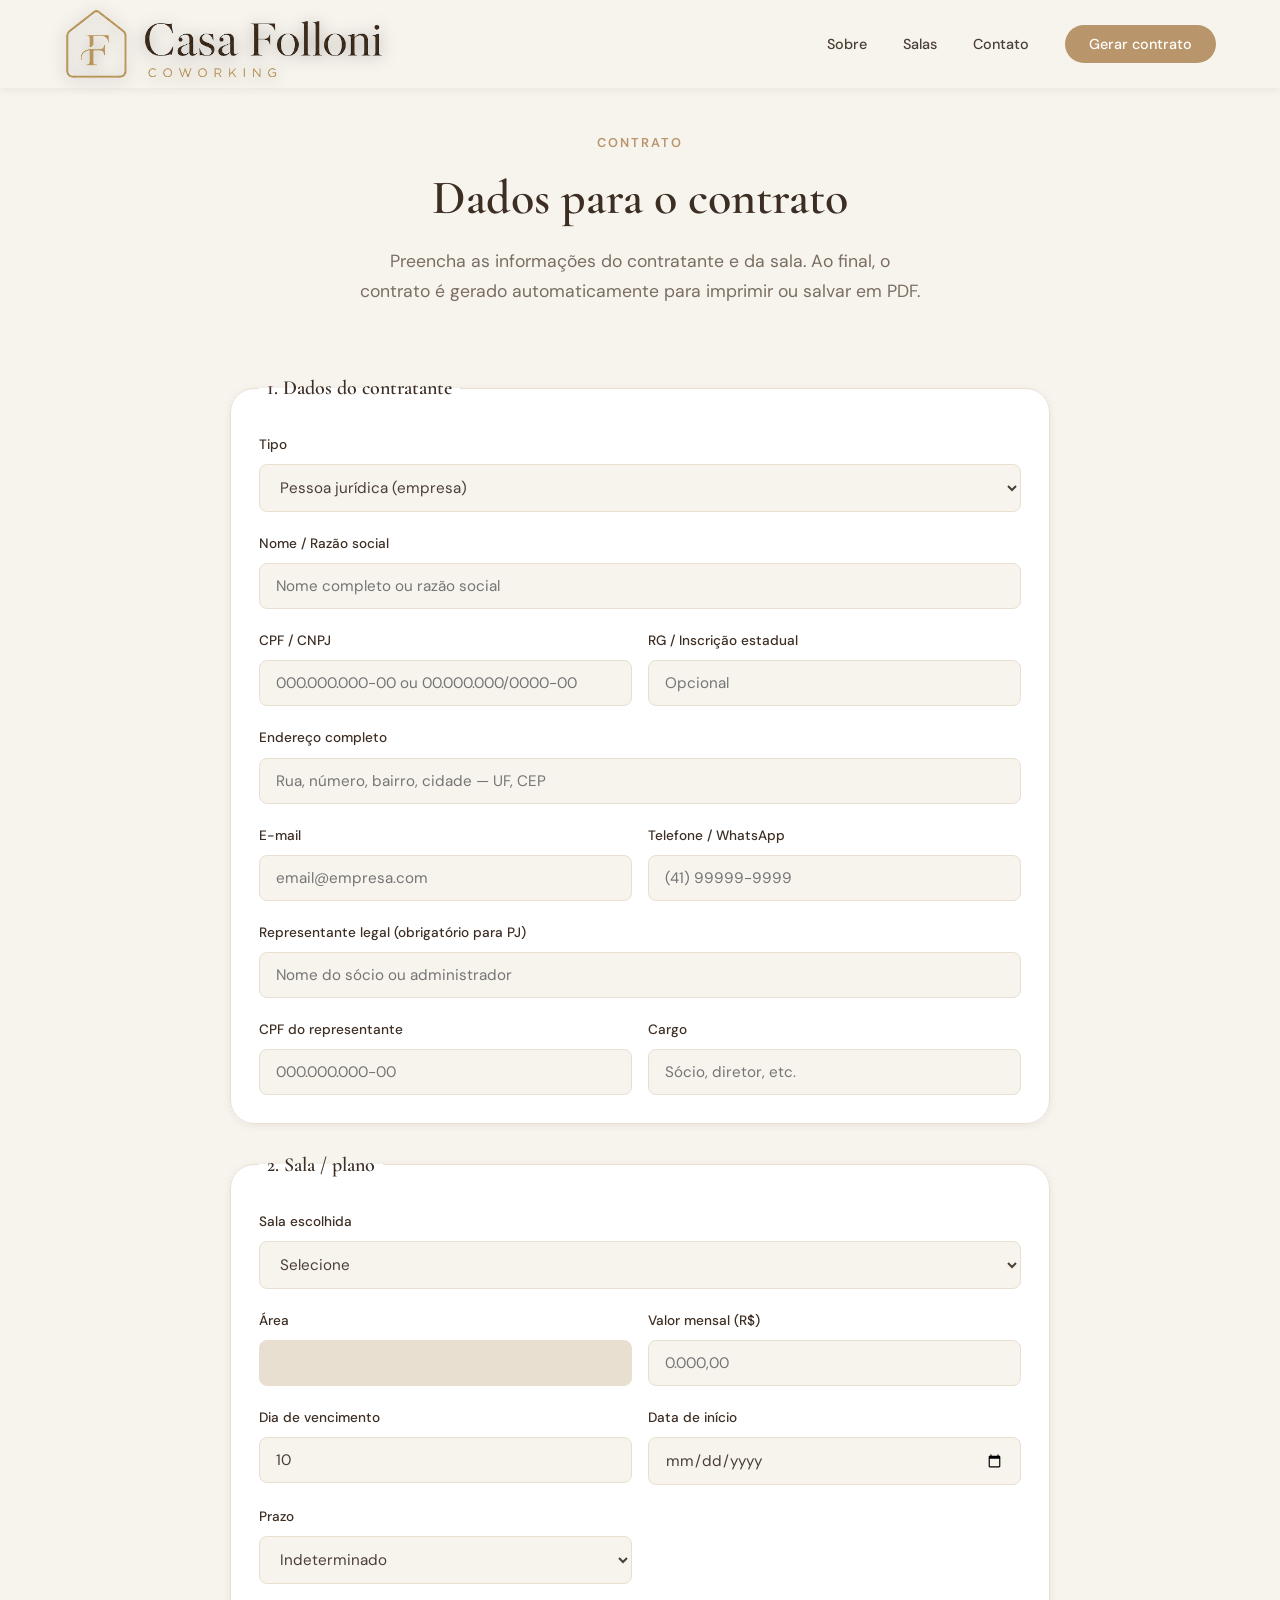
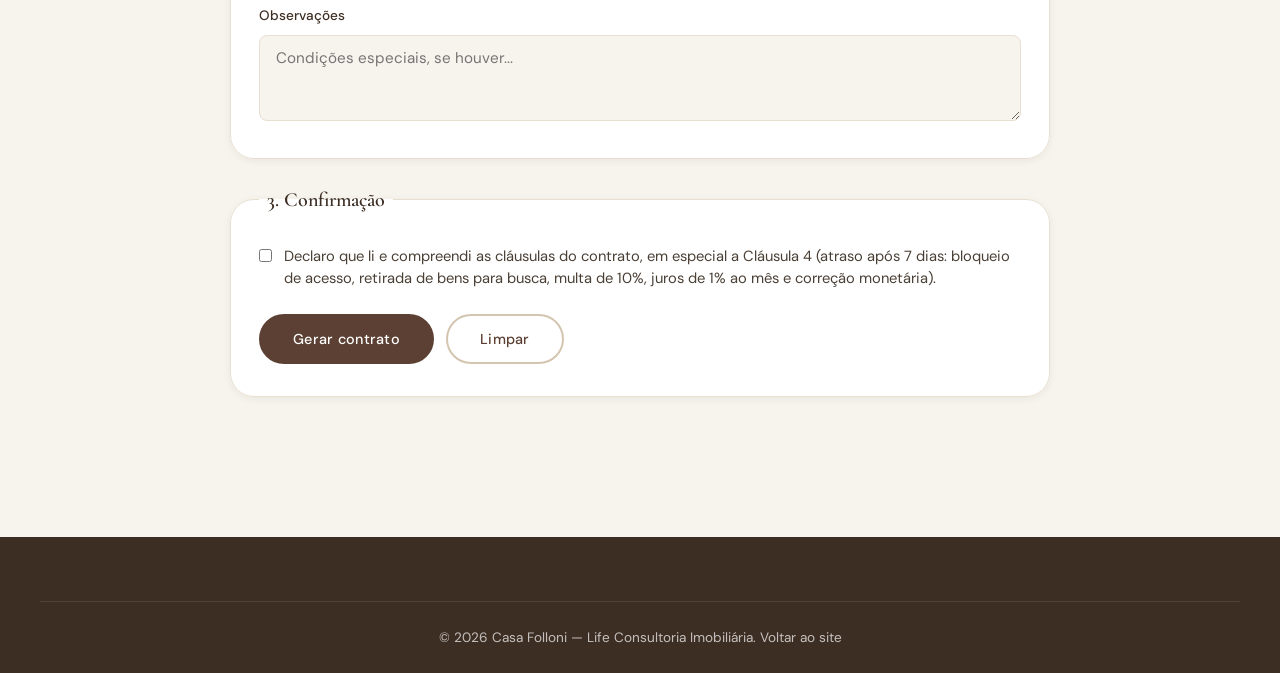
==== contrato.html @ 494fcc12 "Adiciona formulário no site para gerar o contrato de coworking preenchido. Co-authored-by: Cursor <c" ====
<!DOCTYPE html>
<html lang="pt-BR">
<head>
  <meta charset="UTF-8">
  <meta name="viewport" content="width=device-width, initial-scale=1.0">
  <meta name="description" content="Preencha os dados e gere automaticamente o contrato de coworking da Casa Folloni.">
  <title>Gerar Contrato | Casa Folloni</title>
  <link rel="icon" type="image/png" href="favicon.png">
  <link rel="apple-touch-icon" href="public/images/favicon.png">
  <link rel="preconnect" href="https://fonts.googleapis.com">
  <link rel="preconnect" href="https://fonts.gstatic.com" crossorigin>
  <link href="https://fonts.googleapis.com/css2?family=Cormorant+Garamond:ital,wght@0,400;0,600;0,700;1,400&family=DM+Sans:ital,opsz,wght@0,9..40,300;0,9..40,400;0,9..40,500;0,9..40,600;1,9..40,400&display=swap" rel="stylesheet">
  <link rel="stylesheet" href="css/styles.css?v=8">
</head>
<body class="page-contrato">

  <header class="header header--scrolled" id="header">
    <nav class="nav container">
      <a href="index.html" class="nav__logo" aria-label="Casa Folloni Coworking">
        <img src="public/images/logo-casa-folloni-dark.png" alt="Casa Folloni Coworking" class="nav__logo-img">
      </a>
      <button class="nav__toggle" id="navToggle" aria-label="Abrir menu">
        <span></span><span></span><span></span>
      </button>
      <ul class="nav__menu" id="navMenu">
        <li><a href="index.html#sobre">Sobre</a></li>
        <li><a href="index.html#salas">Salas</a></li>
        <li><a href="index.html#contato">Contato</a></li>
        <li><a href="contrato.html" class="nav__cta">Gerar contrato</a></li>
      </ul>
    </nav>
  </header>

  <main class="contrato-page section">
    <div class="container">
      <div class="section__header reveal reveal--visible">
        <span class="section__label">Contrato</span>
        <h1 class="section__title">Dados para o contrato</h1>
        <p class="section__desc">Preencha as informações do contratante e da sala. Ao final, o contrato é gerado automaticamente para imprimir ou salvar em PDF.</p>
      </div>

      <form class="contrato-form" id="contratoForm">
        <fieldset class="contrato-form__block">
          <legend>1. Dados do contratante</legend>
          <div class="form__group">
            <label for="tipoPessoa">Tipo</label>
            <select id="tipoPessoa" name="tipoPessoa" required>
              <option value="pj">Pessoa jurídica (empresa)</option>
              <option value="pf">Pessoa física</option>
            </select>
          </div>
          <div class="form__group">
            <label for="razaoSocial">Nome / Razão social</label>
            <input type="text" id="razaoSocial" name="razaoSocial" required placeholder="Nome completo ou razão social">
          </div>
          <div class="form__row">
            <div class="form__group">
              <label for="documento">CPF / CNPJ</label>
              <input type="text" id="documento" name="documento" required placeholder="000.000.000-00 ou 00.000.000/0000-00">
            </div>
            <div class="form__group">
              <label for="rgIe">RG / Inscrição estadual</label>
              <input type="text" id="rgIe" name="rgIe" placeholder="Opcional">
            </div>
          </div>
          <div class="form__group">
            <label for="endereco">Endereço completo</label>
            <input type="text" id="endereco" name="endereco" required placeholder="Rua, número, bairro, cidade — UF, CEP">
          </div>
          <div class="form__row">
            <div class="form__group">
              <label for="emailContrato">E-mail</label>
              <input type="email" id="emailContrato" name="emailContrato" required placeholder="email@empresa.com">
            </div>
            <div class="form__group">
              <label for="telefoneContrato">Telefone / WhatsApp</label>
              <input type="tel" id="telefoneContrato" name="telefoneContrato" required placeholder="(41) 99999-9999">
            </div>
          </div>
          <div class="form__group" id="grupoRepresentante">
            <label for="representante">Representante legal (obrigatório para PJ)</label>
            <input type="text" id="representante" name="representante" placeholder="Nome do sócio ou administrador">
          </div>
          <div class="form__row" id="grupoRepDocs">
            <div class="form__group">
              <label for="repCpf">CPF do representante</label>
              <input type="text" id="repCpf" name="repCpf" placeholder="000.000.000-00">
            </div>
            <div class="form__group">
              <label for="repCargo">Cargo</label>
              <input type="text" id="repCargo" name="repCargo" placeholder="Sócio, diretor, etc.">
            </div>
          </div>
        </fieldset>

        <fieldset class="contrato-form__block">
          <legend>2. Sala / plano</legend>
          <div class="form__group">
            <label for="sala">Sala escolhida</label>
            <select id="sala" name="sala" required>
              <option value="">Selecione</option>
              <option value="araucaria" data-area="84 m²" data-valor="4.320,00" data-tipo="Escritório privativo">Araucária — Escritório (84 m²) — R$ 4.320,00</option>
              <option value="ipe" data-area="46 m²" data-valor="2.300,00" data-tipo="Escritório privativo">Ipê — Escritório (46 m²) — R$ 2.300,00</option>
              <option value="cedro" data-area="38 m²" data-valor="4.429,21" data-tipo="Auditório">Cedro — Auditório (38 m²) — R$ 4.429,21</option>
              <option value="jacaranda" data-area="25 m²" data-valor="2.913,96" data-tipo="Sala coworking">Jacarandá — Coworking (25 m²) — R$ 2.913,96</option>
              <option value="tipuana" data-area="24,95 m²" data-valor="2.908,13" data-tipo="Sala com mesa de reunião">Tipuana — Mesa de reunião (24,95 m²) — R$ 2.908,13</option>
              <option value="pau-brasil" data-area="20 m²" data-valor="1.800,00" data-tipo="Sala para 4 lugares">Pau-Brasil — 4 lugares (20 m²) — R$ 1.800,00</option>
              <option value="pitanga" data-area="13 m²" data-valor="1.031,29" data-tipo="Sala privativa">Pitanga — Sala (13 m²) — R$ 1.031,29</option>
              <option value="camelia" data-area="11,75 m²" data-valor="1.369,56" data-tipo="Sala para 6 lugares">Camélia — 6 lugares (11,75 m²) — R$ 1.369,56</option>
              <option value="magnolia" data-area="Individual" data-valor="500,00" data-tipo="Estação privativa">Magnólia — Estação privativa — R$ 500,00</option>
            </select>
          </div>
          <div class="form__row">
            <div class="form__group">
              <label for="area">Área</label>
              <input type="text" id="area" name="area" readonly>
            </div>
            <div class="form__group">
              <label for="valorMensal">Valor mensal (R$)</label>
              <input type="text" id="valorMensal" name="valorMensal" required placeholder="0.000,00">
            </div>
          </div>
          <div class="form__row">
            <div class="form__group">
              <label for="diaVencimento">Dia de vencimento</label>
              <input type="number" id="diaVencimento" name="diaVencimento" min="1" max="28" value="10" required>
            </div>
            <div class="form__group">
              <label for="dataInicio">Data de início</label>
              <input type="date" id="dataInicio" name="dataInicio" required>
            </div>
          </div>
          <div class="form__row">
            <div class="form__group">
              <label for="tipoPrazo">Prazo</label>
              <select id="tipoPrazo" name="tipoPrazo" required>
                <option value="indeterminado">Indeterminado</option>
                <option value="determinado">Determinado</option>
              </select>
            </div>
            <div class="form__group" id="grupoDataFim" hidden>
              <label for="dataFim">Término</label>
              <input type="date" id="dataFim" name="dataFim">
            </div>
          </div>
          <div class="form__group">
            <label for="observacoes">Observações</label>
            <textarea id="observacoes" name="observacoes" rows="3" placeholder="Condições especiais, se houver..."></textarea>
          </div>
        </fieldset>

        <fieldset class="contrato-form__block">
          <legend>3. Confirmação</legend>
          <label class="contrato-form__check">
            <input type="checkbox" id="aceite" name="aceite" required>
            <span>Declaro que li e compreendi as cláusulas do contrato, em especial a Cláusula 4 (atraso após 7 dias: bloqueio de acesso, retirada de bens para busca, multa de 10%, juros de 1% ao mês e correção monetária).</span>
          </label>
          <div class="contrato-form__actions">
            <button type="submit" class="btn btn--primary">Gerar contrato</button>
            <button type="button" class="btn btn--outline-dark" id="btnLimpar">Limpar</button>
          </div>
        </fieldset>
      </form>
    </div>
  </main>

  <footer class="footer">
    <div class="footer__bottom container">
      <p>&copy; 2026 Casa Folloni — Life Consultoria Imobiliária. <a href="index.html">Voltar ao site</a></p>
    </div>
  </footer>

  <script src="js/contrato.js"></script>
</body>
</html>
---- css/styles.css ----
/* ============================================
   Casa Folloni — Design System
   Inspirado em: Refúgio, CoDesign, Conectivo
   ============================================ */

:root {
  --color-cream: #F7F3ED;
  --color-beige: #E8DFD0;
  --color-sand: #D4C5B0;
  --color-brown: #5C4033;
  --color-brown-dark: #3D2E24;
  --color-gold: #B8956A;
  --color-gold-light: #D4B896;
  --color-dark: #1E1812;
  --color-text: #4A3F35;
  --color-text-light: #7A6E62;
  --color-white: #FFFFFF;

  --font-serif: 'Cormorant Garamond', Georgia, serif;
  --font-sans: 'DM Sans', system-ui, sans-serif;

  --shadow-sm: 0 2px 8px rgba(30, 24, 18, 0.06);
  --shadow-md: 0 8px 30px rgba(30, 24, 18, 0.1);
  --shadow-lg: 0 20px 60px rgba(30, 24, 18, 0.15);

  --radius-sm: 8px;
  --radius-md: 16px;
  --radius-lg: 24px;

  --transition: 0.3s cubic-bezier(0.4, 0, 0.2, 1);
  --header-height: 88px;
}

*, *::before, *::after {
  box-sizing: border-box;
  margin: 0;
  padding: 0;
}

html {
  scroll-behavior: smooth;
  scroll-padding-top: var(--header-height);
}

body {
  font-family: var(--font-sans);
  font-size: 16px;
  line-height: 1.7;
  color: var(--color-text);
  background: var(--color-cream);
  -webkit-font-smoothing: antialiased;
}

img {
  max-width: 100%;
  height: auto;
  display: block;
}

a {
  color: inherit;
  text-decoration: none;
  transition: color var(--transition);
}

ul { list-style: none; }

.container {
  width: 100%;
  max-width: 1200px;
  margin: 0 auto;
  padding: 0 24px;
}

/* ---- Buttons ---- */
.btn {
  display: inline-flex;
  align-items: center;
  justify-content: center;
  gap: 8px;
  padding: 14px 32px;
  font-family: var(--font-sans);
  font-size: 0.9rem;
  font-weight: 500;
  letter-spacing: 0.02em;
  border-radius: 50px;
  border: 2px solid transparent;
  cursor: pointer;
  transition: all var(--transition);
  text-decoration: none;
}

.btn--primary {
  background: var(--color-brown);
  color: var(--color-white);
  border-color: var(--color-brown);
}

.btn--primary:hover {
  background: var(--color-brown-dark);
  border-color: var(--color-brown-dark);
  transform: translateY(-2px);
  box-shadow: var(--shadow-md);
}

.btn--outline {
  background: transparent;
  color: var(--color-white);
  border-color: rgba(255, 255, 255, 0.6);
}

.btn--outline:hover {
  background: rgba(255, 255, 255, 0.1);
  border-color: var(--color-white);
}

.btn--block {
  width: 100%;
}

/* ---- Section ---- */
.section {
  padding: 100px 0;
}

.section--alt {
  background: var(--color-white);
}

.section--dark {
  background: var(--color-dark);
}

.section__label {
  display: inline-block;
  font-size: 0.8rem;
  font-weight: 600;
  letter-spacing: 0.15em;
  text-transform: uppercase;
  color: var(--color-gold);
  margin-bottom: 16px;
}

.section__label--light {
  color: var(--color-gold-light);
}

.section__title {
  font-family: var(--font-serif);
  font-size: clamp(2rem, 4vw, 3rem);
  font-weight: 600;
  line-height: 1.2;
  color: var(--color-brown-dark);
  margin-bottom: 20px;
}

.section__title--light {
  color: var(--color-cream);
}

.section__desc {
  font-size: 1.1rem;
  color: var(--color-text-light);
  max-width: 560px;
}

.section__header {
  text-align: center;
  margin-bottom: 64px;
}

.section__header .section__desc {
  margin: 0 auto;
}

/* ---- Header ---- */
.header {
  position: fixed;
  top: 0;
  left: 0;
  right: 0;
  z-index: 1000;
  height: var(--header-height);
  transition: all var(--transition);
}

.header--scrolled {
  background: rgba(247, 243, 237, 0.95);
  backdrop-filter: blur(12px);
  box-shadow: var(--shadow-sm);
}

.nav {
  display: flex;
  align-items: center;
  justify-content: space-between;
  height: 100%;
}

.nav__logo {
  position: relative;
  display: flex;
  align-items: center;
  line-height: 1.1;
}

.nav__logo-img {
  height: 72px;
  width: auto;
  max-width: 320px;
  object-fit: contain;
  display: block;
  background: transparent;
  border-radius: 0;
  filter: drop-shadow(0 2px 8px rgba(0, 0, 0, 0.35));
  transition: opacity var(--transition), filter var(--transition);
}

.nav__logo-img--dark {
  position: absolute;
  left: 0;
  top: 50%;
  transform: translateY(-50%);
  opacity: 0;
  pointer-events: none;
  filter: none;
}

.header--scrolled .nav__logo-img--light {
  opacity: 0;
}

.header--scrolled .nav__logo-img--dark {
  opacity: 1;
}

.nav__menu {
  display: flex;
  align-items: center;
  gap: 36px;
}

.nav__menu a {
  font-size: 0.9rem;
  font-weight: 500;
  color: rgba(255, 255, 255, 0.9);
  transition: color var(--transition);
}

.header--scrolled .nav__menu a {
  color: var(--color-text);
}

.nav__menu a:hover {
  color: var(--color-gold-light);
}

.header--scrolled .nav__menu a:hover {
  color: var(--color-gold);
}

.nav__cta {
  padding: 10px 24px !important;
  background: var(--color-gold) !important;
  color: var(--color-white) !important;
  border-radius: 50px;
}

.nav__cta:hover {
  background: var(--color-brown) !important;
  color: var(--color-white) !important;
}

.nav__toggle {
  display: none;
  flex-direction: column;
  gap: 5px;
  background: none;
  border: none;
  cursor: pointer;
  padding: 4px;
}

.nav__toggle span {
  display: block;
  width: 24px;
  height: 2px;
  background: var(--color-white);
  transition: all var(--transition);
}

.header--scrolled .nav__toggle span {
  background: var(--color-brown-dark);
}

/* ---- Hero ---- */
.hero {
  position: relative;
  min-height: 100vh;
  display: flex;
  align-items: center;
  justify-content: center;
  overflow: hidden;
}

.hero__bg {
  position: absolute;
  inset: 0;
}

.hero__bg img {
  width: 100%;
  height: 100%;
  object-fit: cover;
}

.hero__overlay {
  position: absolute;
  inset: 0;
  background: linear-gradient(
    135deg,
    rgba(30, 24, 18, 0.75) 0%,
    rgba(30, 24, 18, 0.45) 50%,
    rgba(30, 24, 18, 0.6) 100%
  );
}

.hero__content {
  position: relative;
  z-index: 2;
  text-align: center;
  padding: 120px 24px 80px;
  max-width: 800px;
}

.hero__tag {
  display: inline-block;
  font-size: 0.85rem;
  font-weight: 500;
  letter-spacing: 0.1em;
  text-transform: uppercase;
  color: var(--color-gold-light);
  margin-bottom: 24px;
  padding: 8px 20px;
  border: 1px solid rgba(212, 184, 150, 0.4);
  border-radius: 50px;
}

.hero__title {
  font-family: var(--font-serif);
  font-size: clamp(2.5rem, 6vw, 4.2rem);
  font-weight: 600;
  line-height: 1.15;
  color: var(--color-white);
  margin-bottom: 24px;
}

.hero__subtitle {
  font-size: clamp(1rem, 2vw, 1.2rem);
  color: rgba(255, 255, 255, 0.85);
  line-height: 1.8;
  margin-bottom: 40px;
  max-width: 640px;
  margin-left: auto;
  margin-right: auto;
}

.hero__actions {
  display: flex;
  gap: 16px;
  justify-content: center;
  flex-wrap: wrap;
}

.hero__scroll {
  position: absolute;
  bottom: 32px;
  left: 50%;
  transform: translateX(-50%);
  display: flex;
  flex-direction: column;
  align-items: center;
  gap: 8px;
  color: rgba(255, 255, 255, 0.6);
  font-size: 0.75rem;
  letter-spacing: 0.1em;
  text-transform: uppercase;
  animation: bounce 2s infinite;
}

@keyframes bounce {
  0%, 100% { transform: translateX(-50%) translateY(0); }
  50% { transform: translateX(-50%) translateY(8px); }
}

/* ---- Sobre ---- */
.sobre__grid {
  display: grid;
  grid-template-columns: 1fr 1fr;
  gap: 64px;
  align-items: center;
}

.sobre__image {
  position: relative;
  border-radius: var(--radius-lg);
  overflow: hidden;
  box-shadow: var(--shadow-lg);
}

.sobre__image img {
  width: 100%;
  aspect-ratio: 4/5;
  object-fit: cover;
}

.sobre__badge {
  position: absolute;
  bottom: 24px;
  right: 24px;
  background: var(--color-brown);
  color: var(--color-white);
  padding: 20px 28px;
  border-radius: var(--radius-md);
  text-align: center;
  box-shadow: var(--shadow-md);
}

.sobre__badge-number {
  display: block;
  font-family: var(--font-serif);
  font-size: 2.5rem;
  font-weight: 700;
  line-height: 1;
}

.sobre__badge-label {
  font-size: 0.75rem;
  letter-spacing: 0.1em;
  text-transform: uppercase;
  opacity: 0.8;
}

.sobre__lead {
  font-size: 1.15rem;
  color: var(--color-brown);
  margin-bottom: 16px;
  line-height: 1.8;
}

.sobre__text p {
  margin-bottom: 16px;
  color: var(--color-text-light);
}

.sobre__highlights {
  display: flex;
  flex-direction: column;
  gap: 20px;
  margin-top: 32px;
}

.sobre__highlight {
  display: flex;
  gap: 16px;
  align-items: flex-start;
  padding: 20px;
  background: var(--color-white);
  border-radius: var(--radius-md);
  box-shadow: var(--shadow-sm);
}

.sobre__highlight-icon {
  font-size: 1.5rem;
  flex-shrink: 0;
}

.sobre__highlight strong {
  display: block;
  font-size: 0.95rem;
  color: var(--color-brown-dark);
  margin-bottom: 4px;
}

.sobre__highlight p {
  font-size: 0.85rem;
  margin: 0;
}

/* ---- Espaços ---- */
.espacos__grid {
  display: grid;
  grid-template-columns: repeat(3, 1fr);
  gap: 24px;
}

.espaco-card {
  padding: 36px 28px;
  background: var(--color-cream);
  border-radius: var(--radius-md);
  transition: all var(--transition);
  border: 1px solid transparent;
}

.espaco-card:hover {
  transform: translateY(-4px);
  box-shadow: var(--shadow-md);
  border-color: var(--color-beige);
}

.espaco-card__icon {
  width: 48px;
  height: 48px;
  margin-bottom: 20px;
  color: var(--color-gold);
}

.espaco-card__icon svg {
  width: 100%;
  height: 100%;
}

.espaco-card h3 {
  font-family: var(--font-serif);
  font-size: 1.3rem;
  font-weight: 600;
  color: var(--color-brown-dark);
  margin-bottom: 12px;
}

.espaco-card p {
  font-size: 0.9rem;
  color: var(--color-text-light);
  line-height: 1.6;
}

/* ---- Salas ---- */
.salas__grid {
  display: grid;
  grid-template-columns: repeat(auto-fit, minmax(260px, 1fr));
  gap: 24px;
}

.sala-card {
  position: relative;
  padding: 32px 24px;
  background: var(--color-white);
  border-radius: var(--radius-md);
  border: 1px solid var(--color-beige);
  display: flex;
  flex-direction: column;
  transition: all var(--transition);
}

.sala-card:hover {
  transform: translateY(-4px);
  box-shadow: var(--shadow-md);
}

.sala-card--featured {
  border-color: var(--color-gold);
  box-shadow: var(--shadow-md);
}

.sala-card__tag {
  position: absolute;
  top: -12px;
  left: 50%;
  transform: translateX(-50%);
  background: var(--color-gold);
  color: var(--color-white);
  font-size: 0.7rem;
  font-weight: 600;
  letter-spacing: 0.08em;
  text-transform: uppercase;
  padding: 6px 16px;
  border-radius: 50px;
  white-space: nowrap;
}

.sala-card__header {
  display: flex;
  justify-content: space-between;
  align-items: flex-start;
  margin-bottom: 16px;
}

.sala-card__header h3 {
  font-family: var(--font-serif);
  font-size: 1.25rem;
  font-weight: 600;
  color: var(--color-brown-dark);
}

.sala-card__area {
  font-size: 0.8rem;
  font-weight: 600;
  color: var(--color-gold);
  background: rgba(184, 149, 106, 0.12);
  padding: 4px 12px;
  border-radius: 50px;
  white-space: nowrap;
}

.sala-card__desc {
  font-size: 0.88rem;
  color: var(--color-text-light);
  margin-bottom: 20px;
  flex: 1;
  line-height: 1.6;
}

.sala-card__features {
  margin-bottom: 24px;
}

.sala-card__features li {
  font-size: 0.85rem;
  color: var(--color-text);
  padding: 6px 0;
  padding-left: 20px;
  position: relative;
}

.sala-card__features li::before {
  content: '✓';
  position: absolute;
  left: 0;
  color: var(--color-gold);
  font-weight: 700;
}

.sala-card__price {
  margin-bottom: 20px;
  padding-top: 20px;
  border-top: 1px solid var(--color-beige);
}

.sala-card__price-label {
  display: block;
  font-size: 0.75rem;
  color: var(--color-text-light);
  margin-bottom: 4px;
}

.sala-card__price-value {
  font-family: var(--font-serif);
  font-size: 2rem;
  font-weight: 700;
  color: var(--color-brown-dark);
}

.sala-card__price-value span {
  font-size: 1.2rem;
}

.sala-card__price-period {
  font-size: 0.85rem;
  color: var(--color-text-light);
}

.btn--outline-dark {
  background: transparent;
  color: var(--color-brown);
  border-color: var(--color-sand);
}

.btn--outline-dark:hover {
  background: var(--color-brown);
  color: var(--color-white);
  border-color: var(--color-brown);
}

/* ---- Sala de reunião por hora ---- */
.reuniao-hora {
  margin-top: 80px;
  padding: 0;
  background: transparent;
  border: none;
  border-radius: 0;
}

.reuniao-hora__intro {
  display: grid;
  grid-template-columns: 1.1fr 0.9fr;
  gap: 40px;
  align-items: center;
  margin-bottom: 40px;
  padding: 40px;
  background:
    linear-gradient(135deg, rgba(255,255,255,0.92) 0%, rgba(247,243,237,0.98) 100%),
    radial-gradient(circle at top right, rgba(184,149,106,0.18), transparent 55%);
  border: 1px solid var(--color-beige);
  border-radius: var(--radius-lg);
  box-shadow: var(--shadow-md);
}

.reuniao-hora__title {
  font-family: var(--font-serif);
  font-size: clamp(2rem, 3.5vw, 2.8rem);
  font-weight: 600;
  color: var(--color-brown-dark);
  margin-bottom: 16px;
  line-height: 1.15;
}

.reuniao-hora__desc {
  color: var(--color-text-light);
  line-height: 1.75;
  font-size: 1.05rem;
  margin-bottom: 24px;
  max-width: 34em;
}

.reuniao-hora__perk {
  display: flex;
  gap: 14px;
  align-items: flex-start;
  padding: 16px 18px;
  background: var(--color-white);
  border-left: 3px solid var(--color-gold);
  border-radius: 0 var(--radius-sm) var(--radius-sm) 0;
  box-shadow: var(--shadow-sm);
}

.reuniao-hora__perk-icon {
  width: 28px;
  height: 28px;
  flex-shrink: 0;
  color: var(--color-gold);
  display: grid;
  place-items: center;
}

.reuniao-hora__perk-icon svg {
  width: 20px;
  height: 20px;
}

.reuniao-hora__perk strong {
  display: block;
  color: var(--color-brown-dark);
  font-size: 0.95rem;
  margin-bottom: 4px;
}

.reuniao-hora__perk p {
  margin: 0;
  font-size: 0.88rem;
  color: var(--color-text-light);
  line-height: 1.5;
}

.reuniao-hora__book {
  margin-top: 24px;
}

.reuniao-hora__media {
  display: grid;
  grid-template-columns: 1.35fr 1fr;
  gap: 12px;
  border-radius: var(--radius-md);
  align-items: stretch;
}

.reuniao-hora__media-main,
.reuniao-hora__media-secondary {
  width: 100%;
  height: 100%;
  min-height: 320px;
  max-height: 380px;
  object-fit: contain;
  object-position: center;
  background: var(--color-white);
  display: block;
  border-radius: var(--radius-sm);
  box-shadow: var(--shadow-md);
  border: 1px solid var(--color-beige);
}

.reuniao-hora__media-main {
  object-fit: contain;
}

.reuniao-hora__grid {
  display: grid;
  grid-template-columns: repeat(3, 1fr);
  gap: 20px;
  align-items: stretch;
}

.reuniao-hora__card {
  position: relative;
  display: flex;
  flex-direction: column;
  padding: 32px 26px 28px;
  background: var(--color-white);
  border-radius: var(--radius-md);
  border: 1px solid var(--color-beige);
  text-align: left;
  box-shadow: var(--shadow-sm);
  transition: transform var(--transition), box-shadow var(--transition), border-color var(--transition);
}

.reuniao-hora__card:hover {
  transform: translateY(-4px);
  box-shadow: var(--shadow-md);
}

.reuniao-hora__card--featured {
  border-color: var(--color-gold);
  background: linear-gradient(180deg, #fffefb 0%, #fff 55%);
  box-shadow: var(--shadow-md);
  transform: translateY(-6px);
}

.reuniao-hora__card--featured:hover {
  transform: translateY(-10px);
}

.reuniao-hora__card--best {
  border-color: rgba(92, 64, 51, 0.18);
}

.reuniao-hora__tag {
  position: absolute;
  top: -12px;
  left: 50%;
  transform: translateX(-50%);
  background: var(--color-gold);
  color: var(--color-white);
  font-size: 0.7rem;
  font-weight: 600;
  letter-spacing: 0.08em;
  text-transform: uppercase;
  padding: 6px 14px;
  border-radius: 50px;
  white-space: nowrap;
}

.reuniao-hora__badge {
  display: inline-block;
  align-self: flex-start;
  font-size: 0.7rem;
  font-weight: 600;
  letter-spacing: 0.08em;
  text-transform: uppercase;
  color: var(--color-text-light);
  background: var(--color-cream);
  padding: 5px 12px;
  border-radius: 50px;
  margin-bottom: 18px;
}

.reuniao-hora__badge--gold {
  color: var(--color-brown);
  background: rgba(184, 149, 106, 0.16);
}

.reuniao-hora__card h4 {
  font-family: var(--font-serif);
  font-size: 1.45rem;
  color: var(--color-brown-dark);
  margin-bottom: 18px;
}

.reuniao-hora__price-row {
  margin-bottom: 22px;
  padding-bottom: 20px;
  border-bottom: 1px solid var(--color-beige);
}

.reuniao-hora__price {
  font-family: var(--font-serif);
  font-size: 2.5rem;
  font-weight: 700;
  color: var(--color-brown-dark);
  line-height: 1;
  margin: 0;
}

.reuniao-hora__price span {
  font-size: 1.25rem;
}

.reuniao-hora__period {
  font-size: 0.88rem;
  color: var(--color-text-light);
  margin: 8px 0 0;
}

.reuniao-hora__card ul {
  text-align: left;
  margin: 0 0 28px;
  flex: 1;
}

.reuniao-hora__card li {
  font-size: 0.9rem;
  color: var(--color-text);
  padding: 8px 0 8px 22px;
  position: relative;
  line-height: 1.45;
}

.reuniao-hora__card li::before {
  content: '✓';
  position: absolute;
  left: 0;
  color: var(--color-gold);
  font-weight: 700;
}

.reuniao-hora__card .btn {
  margin-top: auto;
}

/* ---- Galeria ---- */
.galeria__grid {
  display: grid;
  grid-template-columns: repeat(4, 1fr);
  gap: 12px;
}

.galeria__item {
  position: relative;
  border: none;
  padding: 0;
  cursor: pointer;
  border-radius: var(--radius-sm);
  overflow: hidden;
  background: none;
}

.galeria__item img {
  width: 100%;
  height: 220px;
  object-fit: cover;
  transition: transform 0.5s ease;
}

.galeria__item--wide {
  grid-column: span 2;
}

.galeria__item--wide img {
  height: 220px;
}

.galeria__item:hover img {
  transform: scale(1.05);
}

.galeria__item::after {
  content: '';
  position: absolute;
  inset: 0;
  background: rgba(30, 24, 18, 0);
  transition: background var(--transition);
}

.galeria__item:hover::after {
  background: rgba(30, 24, 18, 0.2);
}

/* ---- Lightbox ---- */
.lightbox {
  position: fixed;
  inset: 0;
  z-index: 2000;
  background: rgba(0, 0, 0, 0.92);
  display: flex;
  align-items: center;
  justify-content: center;
  opacity: 0;
  visibility: hidden;
  transition: all var(--transition);
}

.lightbox--active {
  opacity: 1;
  visibility: visible;
}

.lightbox__img {
  max-width: 90vw;
  max-height: 85vh;
  object-fit: contain;
  border-radius: var(--radius-sm);
}

.lightbox__close {
  position: absolute;
  top: 24px;
  right: 24px;
  background: none;
  border: none;
  color: var(--color-white);
  font-size: 2.5rem;
  cursor: pointer;
  line-height: 1;
  opacity: 0.7;
  transition: opacity var(--transition);
}

.lightbox__close:hover { opacity: 1; }

.lightbox__nav {
  position: absolute;
  top: 50%;
  transform: translateY(-50%);
  background: rgba(255, 255, 255, 0.1);
  border: none;
  color: var(--color-white);
  font-size: 2rem;
  width: 48px;
  height: 48px;
  border-radius: 50%;
  cursor: pointer;
  transition: background var(--transition);
}

.lightbox__nav:hover {
  background: rgba(255, 255, 255, 0.2);
}

.lightbox__nav--prev { left: 24px; }
.lightbox__nav--next { right: 24px; }

/* ---- Contato ---- */
.contato__grid {
  display: grid;
  grid-template-columns: 1fr 1fr;
  gap: 64px;
  margin-bottom: 64px;
}

.contato__lead {
  font-size: 1.1rem;
  color: var(--color-text-light);
  margin-bottom: 32px;
}

.contato__details {
  display: flex;
  flex-direction: column;
  gap: 24px;
}

.contato__detail {
  display: flex;
  gap: 16px;
  align-items: flex-start;
}

.contato__detail svg {
  width: 24px;
  height: 24px;
  color: var(--color-gold);
  flex-shrink: 0;
  margin-top: 2px;
}

.contato__detail strong {
  display: block;
  font-size: 0.85rem;
  color: var(--color-brown-dark);
  margin-bottom: 4px;
}

.contato__detail p {
  font-size: 0.95rem;
  color: var(--color-text-light);
}

.contato__detail a:hover {
  color: var(--color-gold);
}

.contato__form {
  background: var(--color-white);
  padding: 40px;
  border-radius: var(--radius-lg);
  box-shadow: var(--shadow-md);
}

.form__group {
  margin-bottom: 20px;
}

.form__group label {
  display: block;
  font-size: 0.85rem;
  font-weight: 500;
  color: var(--color-brown-dark);
  margin-bottom: 8px;
}

.form__group input,
.form__group select,
.form__group textarea {
  width: 100%;
  padding: 12px 16px;
  font-family: var(--font-sans);
  font-size: 0.95rem;
  color: var(--color-text);
  background: var(--color-cream);
  border: 1px solid var(--color-beige);
  border-radius: var(--radius-sm);
  transition: border-color var(--transition);
  outline: none;
}

.form__group input:focus,
.form__group select:focus,
.form__group textarea:focus {
  border-color: var(--color-gold);
}

.form__row {
  display: grid;
  grid-template-columns: 1fr 1fr;
  gap: 16px;
}

.contato__map {
  border-radius: var(--radius-lg);
  overflow: hidden;
  box-shadow: var(--shadow-md);
}

.contato__map iframe {
  display: block;
}

/* ---- Footer ---- */
.footer {
  background: var(--color-brown-dark);
  color: rgba(255, 255, 255, 0.7);
  padding: 64px 0 0;
}

.footer__grid {
  display: grid;
  grid-template-columns: 2fr 1fr 1fr;
  gap: 48px;
  padding-bottom: 48px;
}

.footer__logo {
  font-family: var(--font-serif);
  font-size: 1.5rem;
  font-weight: 700;
  color: var(--color-white);
  display: block;
  margin-bottom: 12px;
}

.footer__brand p {
  font-size: 0.9rem;
  line-height: 1.6;
}

.footer__links h4 {
  font-size: 0.8rem;
  font-weight: 600;
  letter-spacing: 0.1em;
  text-transform: uppercase;
  color: var(--color-gold-light);
  margin-bottom: 16px;
}

.footer__links li {
  margin-bottom: 8px;
}

.footer__links a:hover {
  color: var(--color-gold-light);
}

.footer__bottom {
  border-top: 1px solid rgba(255, 255, 255, 0.1);
  padding: 24px 0;
  text-align: center;
  font-size: 0.85rem;
}

/* ---- Reveal Animation ---- */
.reveal {
  opacity: 0;
  transform: translateY(30px);
  transition: opacity 0.8s ease, transform 0.8s ease;
}

.reveal--visible {
  opacity: 1;
  transform: translateY(0);
}

/* ---- Responsive ---- */
@media (max-width: 1024px) {
  .salas__grid {
    grid-template-columns: repeat(2, 1fr);
  }

  .espacos__grid {
    grid-template-columns: repeat(2, 1fr);
  }
}

@media (max-width: 768px) {
  .section { padding: 72px 0; }

  .nav__logo-img {
    height: 56px;
    max-width: 240px;
  }

  .nav__toggle { display: flex; }

  .nav__menu {
    position: fixed;
    top: var(--header-height);
    left: 0;
    right: 0;
    background: var(--color-cream);
    flex-direction: column;
    padding: 32px 24px;
    gap: 24px;
    transform: translateY(-120%);
    opacity: 0;
    transition: all var(--transition);
    box-shadow: var(--shadow-md);
  }

  .nav__menu--open {
    transform: translateY(0);
    opacity: 1;
  }

  .nav__menu a {
    color: var(--color-text) !important;
    font-size: 1.1rem;
  }

  .sobre__grid,
  .contato__grid {
    grid-template-columns: 1fr;
    gap: 40px;
  }

  .salas__grid {
    grid-template-columns: 1fr;
  }

  .reuniao-hora {
    margin-top: 56px;
  }

  .reuniao-hora__intro {
    grid-template-columns: 1fr;
    padding: 28px 20px;
    gap: 24px;
  }

  .reuniao-hora__media {
    grid-template-columns: 1fr;
    order: -1;
  }

  .reuniao-hora__media-main,
  .reuniao-hora__media-secondary {
    min-height: 220px;
    max-height: 280px;
  }

  .reuniao-hora__grid {
    grid-template-columns: 1fr;
  }

  .reuniao-hora__card--featured {
    transform: none;
  }

  .reuniao-hora__card--featured:hover {
    transform: translateY(-4px);
  }

  .espacos__grid {
    grid-template-columns: 1fr;
  }

  .galeria__grid {
    grid-template-columns: repeat(2, 1fr);
  }

  .galeria__item--wide {
    grid-column: span 2;
  }

  .footer__grid {
    grid-template-columns: 1fr;
    gap: 32px;
  }

  .form__row {
    grid-template-columns: 1fr;
  }

  .contato__form {
    padding: 28px;
  }

  .hero__actions {
    flex-direction: column;
    align-items: center;
  }

  .hero__actions .btn {
    width: 100%;
    max-width: 300px;
  }
}

@media (max-width: 480px) {
  .galeria__grid {
    grid-template-columns: 1fr;
  }

  .galeria__item--wide {
    grid-column: span 1;
  }
}

/* ---- Página de contrato ---- */
.page-contrato {
  background: var(--color-cream);
}

.page-contrato .header {
  background: rgba(247, 243, 237, 0.98);
}

.page-contrato .nav__toggle span {
  background: var(--color-brown-dark);
}

.contrato-page {
  padding-top: calc(var(--header-height) + 40px);
}

.contrato-form {
  max-width: 820px;
  margin: 0 auto 40px;
}

.contrato-form__block {
  border: 1px solid var(--color-beige);
  background: var(--color-white);
  border-radius: var(--radius-lg);
  padding: 28px 28px 8px;
  margin: 0 0 24px;
  box-shadow: var(--shadow-sm);
}

.contrato-form__block legend {
  font-family: var(--font-serif);
  font-size: 1.25rem;
  font-weight: 600;
  color: var(--color-brown-dark);
  padding: 0 8px;
}

.contrato-form__check {
  display: flex;
  gap: 12px;
  align-items: flex-start;
  font-size: 0.92rem;
  color: var(--color-text);
  line-height: 1.55;
  margin-bottom: 24px;
  cursor: pointer;
}

.contrato-form__check input {
  margin-top: 4px;
  flex-shrink: 0;
}

.contrato-form__actions {
  display: flex;
  flex-wrap: wrap;
  gap: 12px;
  margin-bottom: 24px;
}

.contrato-form input[readonly] {
  background: var(--color-beige);
  color: var(--color-brown-dark);
}

@media (max-width: 768px) {
  .contrato-form__block {
    padding: 22px 16px 4px;
  }

  .contrato-form__actions {
    flex-direction: column;
  }

  .contrato-form__actions .btn {
    width: 100%;
  }
}
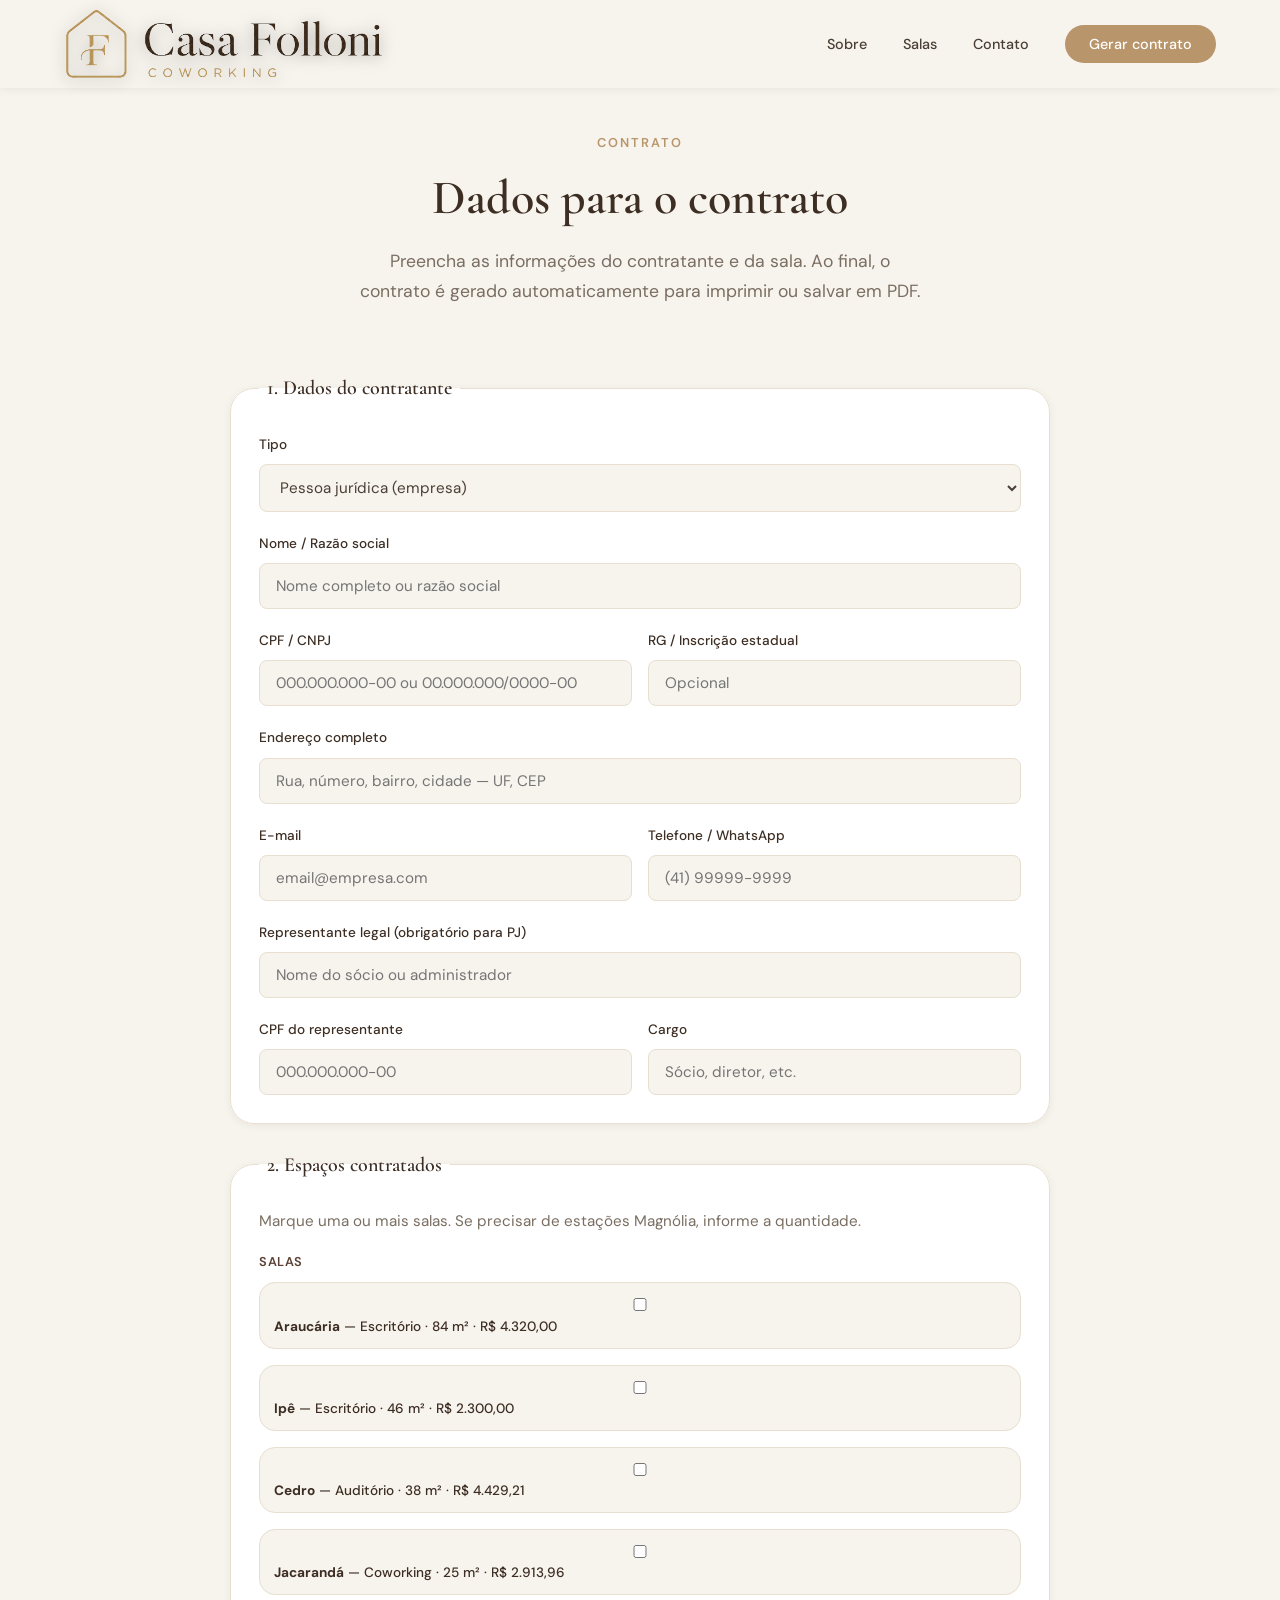
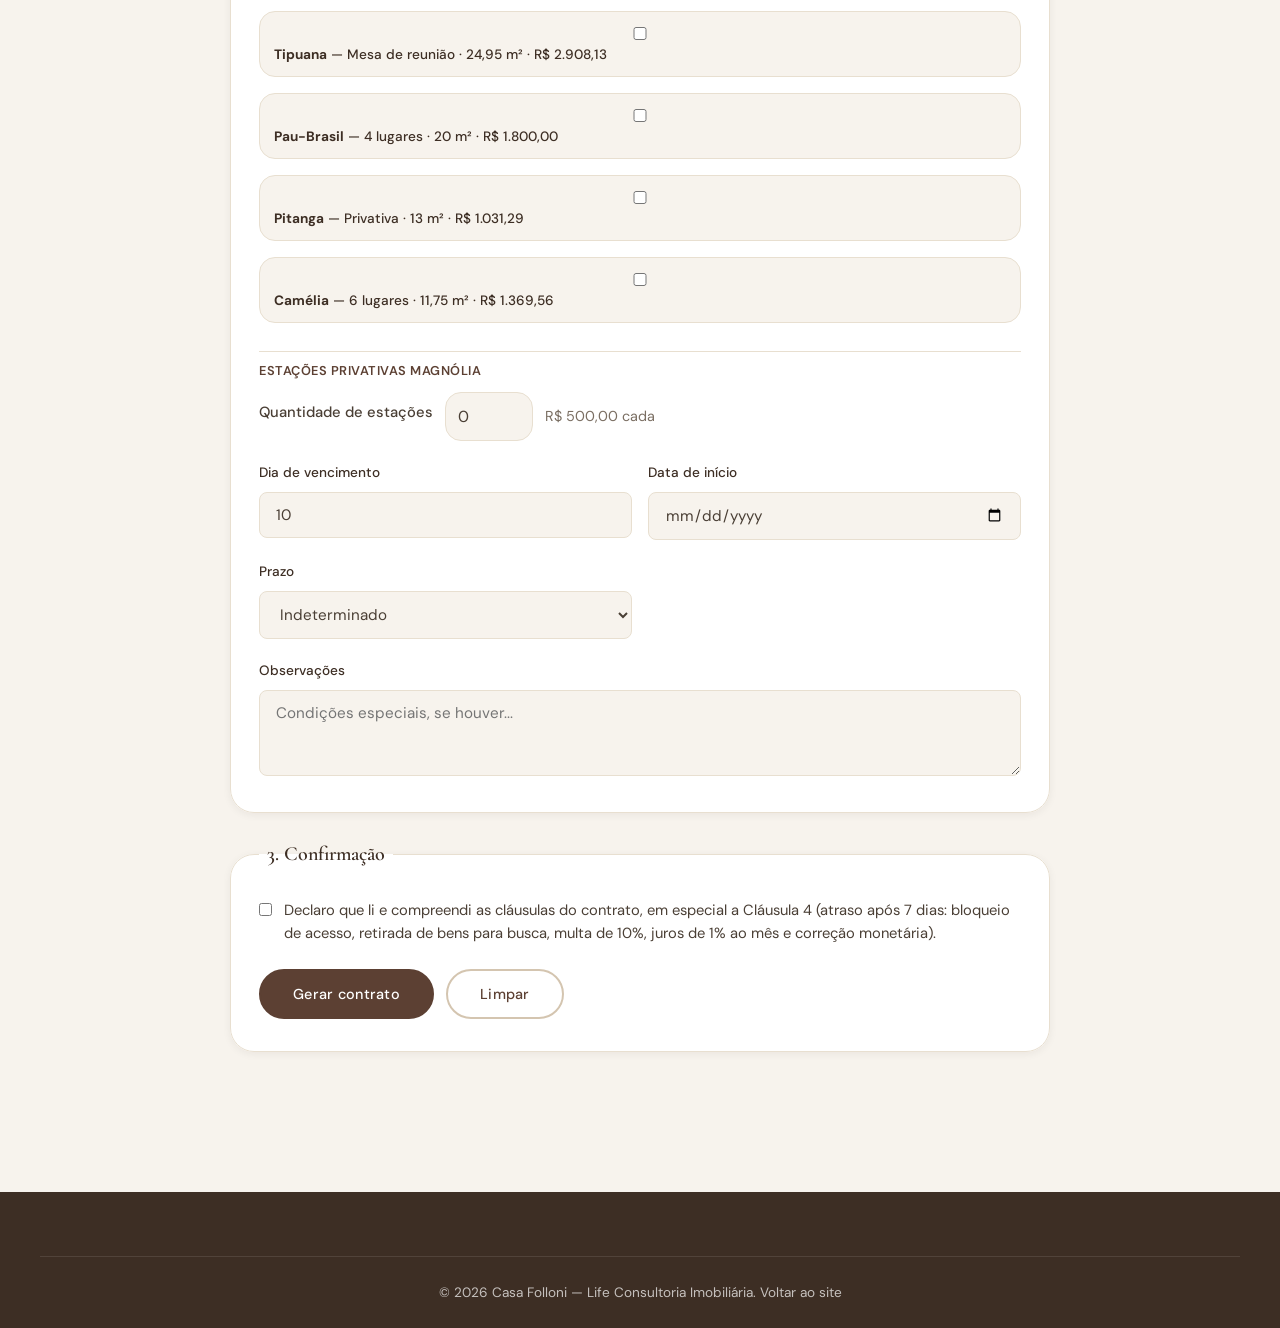
==== commit b64ad26b: "Permite várias salas e várias estações Magnólia no formulário de contrato. Co-authored-by: Cursor <c" ====
--- a/contrato.html
+++ b/contrato.html
@@ -10,7 +10,7 @@
   <link rel="preconnect" href="https://fonts.googleapis.com">
   <link rel="preconnect" href="https://fonts.gstatic.com" crossorigin>
   <link href="https://fonts.googleapis.com/css2?family=Cormorant+Garamond:ital,wght@0,400;0,600;0,700;1,400&family=DM+Sans:ital,opsz,wght@0,9..40,300;0,9..40,400;0,9..40,500;0,9..40,600;1,9..40,400&display=swap" rel="stylesheet">
-  <link rel="stylesheet" href="css/styles.css?v=8">
+  <link rel="stylesheet" href="css/styles.css?v=9">
 </head>
 <body class="page-contrato">
 
@@ -94,30 +94,62 @@
         </fieldset>
 
         <fieldset class="contrato-form__block">
-          <legend>2. Sala / plano</legend>
-          <div class="form__group">
-            <label for="sala">Sala escolhida</label>
-            <select id="sala" name="sala" required>
-              <option value="">Selecione</option>
-              <option value="araucaria" data-area="84 m²" data-valor="4.320,00" data-tipo="Escritório privativo">Araucária — Escritório (84 m²) — R$ 4.320,00</option>
-              <option value="ipe" data-area="46 m²" data-valor="2.300,00" data-tipo="Escritório privativo">Ipê — Escritório (46 m²) — R$ 2.300,00</option>
-              <option value="cedro" data-area="38 m²" data-valor="4.429,21" data-tipo="Auditório">Cedro — Auditório (38 m²) — R$ 4.429,21</option>
-              <option value="jacaranda" data-area="25 m²" data-valor="2.913,96" data-tipo="Sala coworking">Jacarandá — Coworking (25 m²) — R$ 2.913,96</option>
-              <option value="tipuana" data-area="24,95 m²" data-valor="2.908,13" data-tipo="Sala com mesa de reunião">Tipuana — Mesa de reunião (24,95 m²) — R$ 2.908,13</option>
-              <option value="pau-brasil" data-area="20 m²" data-valor="1.800,00" data-tipo="Sala para 4 lugares">Pau-Brasil — 4 lugares (20 m²) — R$ 1.800,00</option>
-              <option value="pitanga" data-area="13 m²" data-valor="1.031,29" data-tipo="Sala privativa">Pitanga — Sala (13 m²) — R$ 1.031,29</option>
-              <option value="camelia" data-area="11,75 m²" data-valor="1.369,56" data-tipo="Sala para 6 lugares">Camélia — 6 lugares (11,75 m²) — R$ 1.369,56</option>
-              <option value="magnolia" data-area="Individual" data-valor="500,00" data-tipo="Estação privativa">Magnólia — Estação privativa — R$ 500,00</option>
-            </select>
-          </div>
-          <div class="form__row">
-            <div class="form__group">
-              <label for="area">Área</label>
-              <input type="text" id="area" name="area" readonly>
-            </div>
-            <div class="form__group">
-              <label for="valorMensal">Valor mensal (R$)</label>
-              <input type="text" id="valorMensal" name="valorMensal" required placeholder="0.000,00">
+          <legend>2. Espaços contratados</legend>
+          <p class="contrato-form__hint">Marque uma ou mais salas. Se precisar de estações Magnólia, informe a quantidade.</p>
+
+          <div class="form__group">
+            <span class="contrato-form__sublabel">Salas</span>
+            <div class="contrato-salas" id="listaSalas" role="group" aria-label="Salas">
+              <label class="contrato-sala-option">
+                <input type="checkbox" name="salas" value="araucaria">
+                <span><strong>Araucária</strong> — Escritório · 84 m² · R$ 4.320,00</span>
+              </label>
+              <label class="contrato-sala-option">
+                <input type="checkbox" name="salas" value="ipe">
+                <span><strong>Ipê</strong> — Escritório · 46 m² · R$ 2.300,00</span>
+              </label>
+              <label class="contrato-sala-option">
+                <input type="checkbox" name="salas" value="cedro">
+                <span><strong>Cedro</strong> — Auditório · 38 m² · R$ 4.429,21</span>
+              </label>
+              <label class="contrato-sala-option">
+                <input type="checkbox" name="salas" value="jacaranda">
+                <span><strong>Jacarandá</strong> — Coworking · 25 m² · R$ 2.913,96</span>
+              </label>
+              <label class="contrato-sala-option">
+                <input type="checkbox" name="salas" value="tipuana">
+                <span><strong>Tipuana</strong> — Mesa de reunião · 24,95 m² · R$ 2.908,13</span>
+              </label>
+              <label class="contrato-sala-option">
+                <input type="checkbox" name="salas" value="pau-brasil">
+                <span><strong>Pau-Brasil</strong> — 4 lugares · 20 m² · R$ 1.800,00</span>
+              </label>
+              <label class="contrato-sala-option">
+                <input type="checkbox" name="salas" value="pitanga">
+                <span><strong>Pitanga</strong> — Privativa · 13 m² · R$ 1.031,29</span>
+              </label>
+              <label class="contrato-sala-option">
+                <input type="checkbox" name="salas" value="camelia">
+                <span><strong>Camélia</strong> — 6 lugares · 11,75 m² · R$ 1.369,56</span>
+              </label>
+            </div>
+          </div>
+
+          <div class="form__group contrato-estacoes">
+            <span class="contrato-form__sublabel">Estações privativas Magnólia</span>
+            <div class="contrato-estacoes__row">
+              <label for="qtdMagnolia">Quantidade de estações</label>
+              <input type="number" id="qtdMagnolia" name="qtdMagnolia" min="0" max="20" value="0" step="1">
+              <span class="contrato-estacoes__preco">R$ 500,00 cada</span>
+            </div>
+          </div>
+
+          <div class="contrato-resumo" id="resumoEspacos" hidden>
+            <span class="contrato-form__sublabel">Resumo</span>
+            <ul class="contrato-resumo__lista" id="resumoLista"></ul>
+            <div class="form__group">
+              <label for="valorMensal">Valor mensal total (R$)</label>
+              <input type="text" id="valorMensal" name="valorMensal" placeholder="0.000,00">
             </div>
           </div>
           <div class="form__row">
@@ -170,6 +202,6 @@
     </div>
   </footer>
 
-  <script src="js/contrato.js"></script>
+  <script src="js/contrato.js?v=2"></script>
 </body>
 </html>
--- a/css/styles.css
+++ b/css/styles.css
@@ -1399,6 +1399,109 @@
   color: var(--color-brown-dark);
 }
 
+.contrato-form__hint {
+  margin: 0 0 18px;
+  color: var(--color-text-muted, #7a6e62);
+  font-size: 0.95rem;
+  line-height: 1.5;
+}
+
+.contrato-form__sublabel {
+  display: block;
+  font-size: 0.8rem;
+  font-weight: 600;
+  letter-spacing: 0.04em;
+  text-transform: uppercase;
+  color: var(--color-brown);
+  margin-bottom: 10px;
+}
+
+.contrato-salas {
+  display: grid;
+  gap: 8px;
+  margin-bottom: 8px;
+}
+
+.contrato-sala-option {
+  display: flex;
+  gap: 12px;
+  align-items: flex-start;
+  padding: 12px 14px;
+  border: 1px solid var(--color-beige);
+  border-radius: var(--radius-md, 10px);
+  background: var(--color-cream);
+  cursor: pointer;
+  font-size: 0.92rem;
+  line-height: 1.4;
+  transition: border-color 0.2s ease, background 0.2s ease;
+}
+
+.contrato-sala-option:has(input:checked) {
+  border-color: var(--color-brown);
+  background: var(--color-white);
+}
+
+.contrato-sala-option input {
+  margin-top: 3px;
+  flex-shrink: 0;
+}
+
+.contrato-estacoes {
+  margin-top: 8px;
+  padding-top: 8px;
+  border-top: 1px solid var(--color-beige);
+}
+
+.contrato-estacoes__row {
+  display: flex;
+  flex-wrap: wrap;
+  align-items: center;
+  gap: 12px;
+}
+
+.contrato-estacoes__row label {
+  font-size: 0.92rem;
+  color: var(--color-text);
+}
+
+.contrato-estacoes__row input[type="number"] {
+  width: 88px;
+  padding: 10px 12px;
+  border: 1px solid var(--color-beige);
+  border-radius: var(--radius-md, 10px);
+  font: inherit;
+}
+
+.contrato-estacoes__preco {
+  font-size: 0.9rem;
+  color: var(--color-text-muted, #7a6e62);
+}
+
+.contrato-resumo {
+  margin-top: 20px;
+  padding: 18px;
+  border-radius: var(--radius-md, 10px);
+  background: var(--color-cream);
+  border: 1px solid var(--color-beige);
+}
+
+.contrato-resumo__lista {
+  list-style: none;
+  margin: 0 0 16px;
+  padding: 0;
+}
+
+.contrato-resumo__lista li {
+  padding: 8px 0;
+  border-bottom: 1px solid var(--color-beige);
+  font-size: 0.92rem;
+  line-height: 1.45;
+}
+
+.contrato-resumo__lista li:last-child {
+  border-bottom: none;
+}
+
 @media (max-width: 768px) {
   .contrato-form__block {
     padding: 22px 16px 4px;
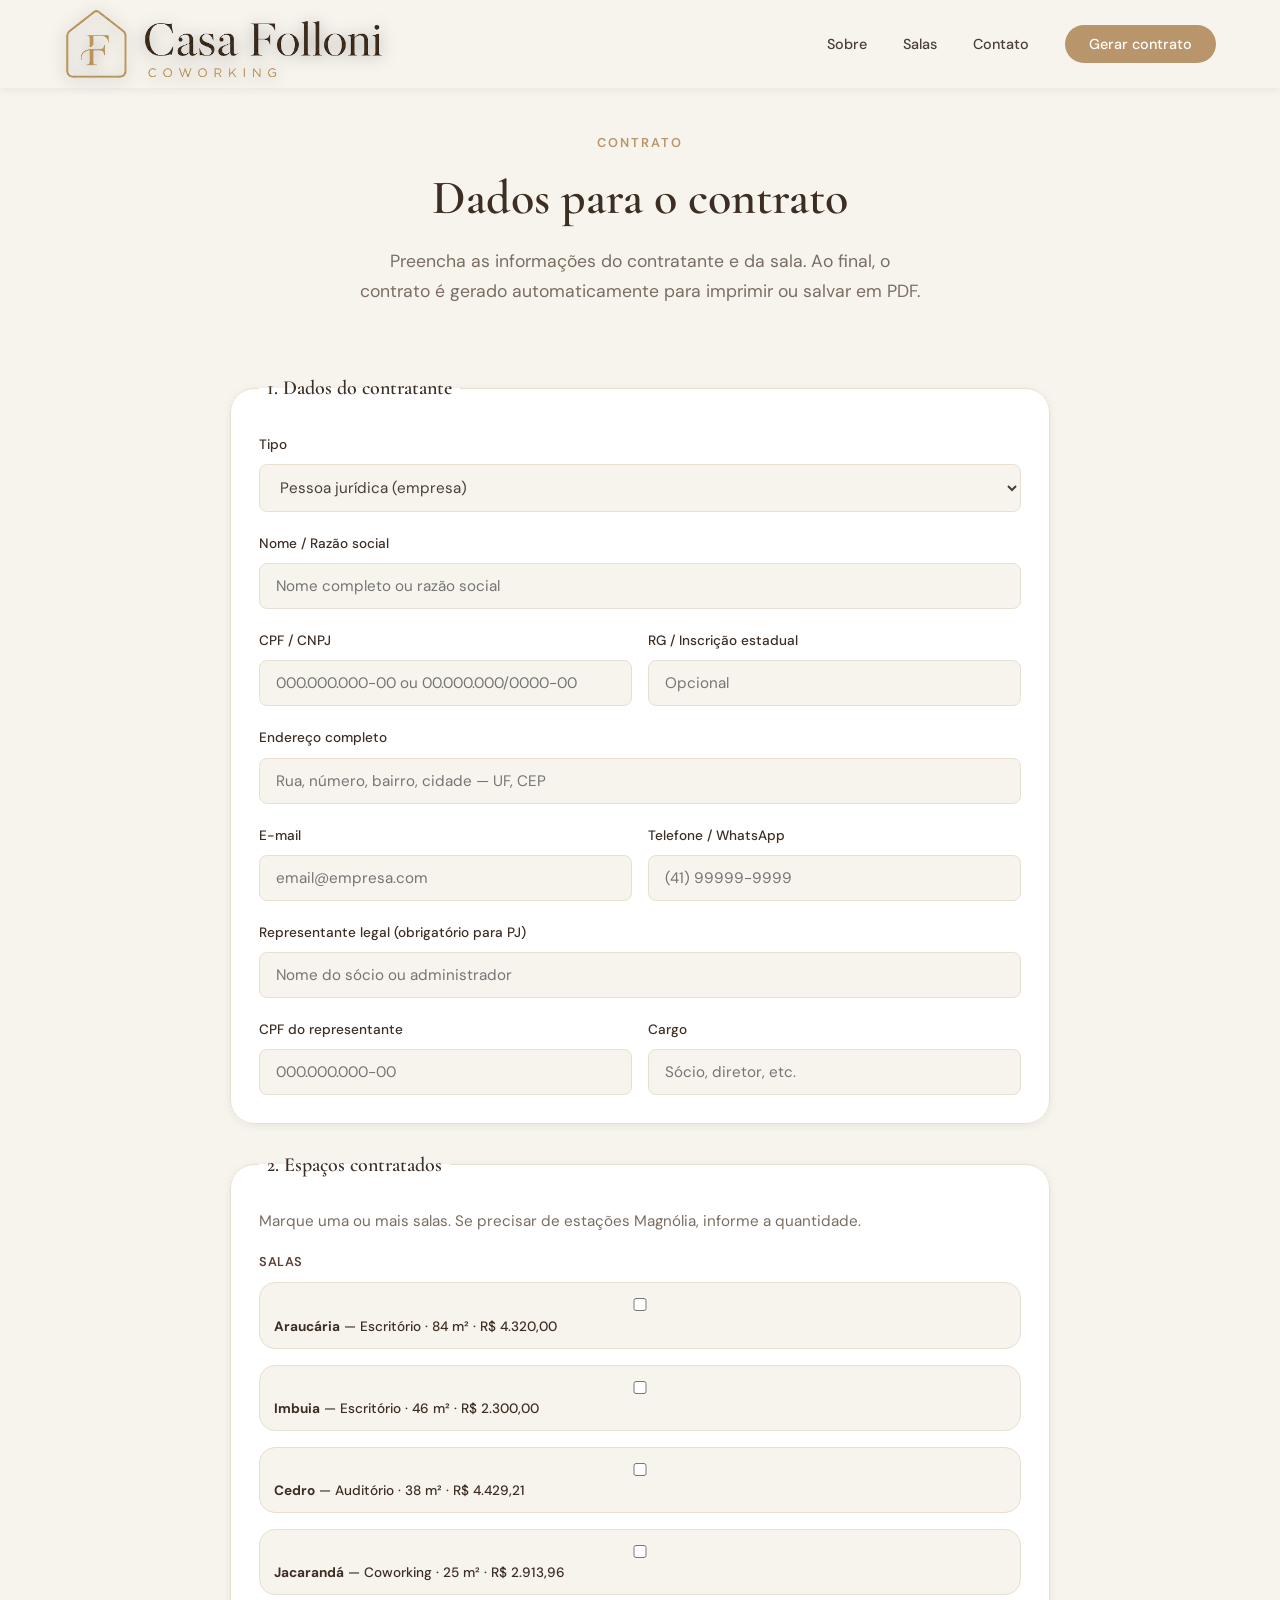
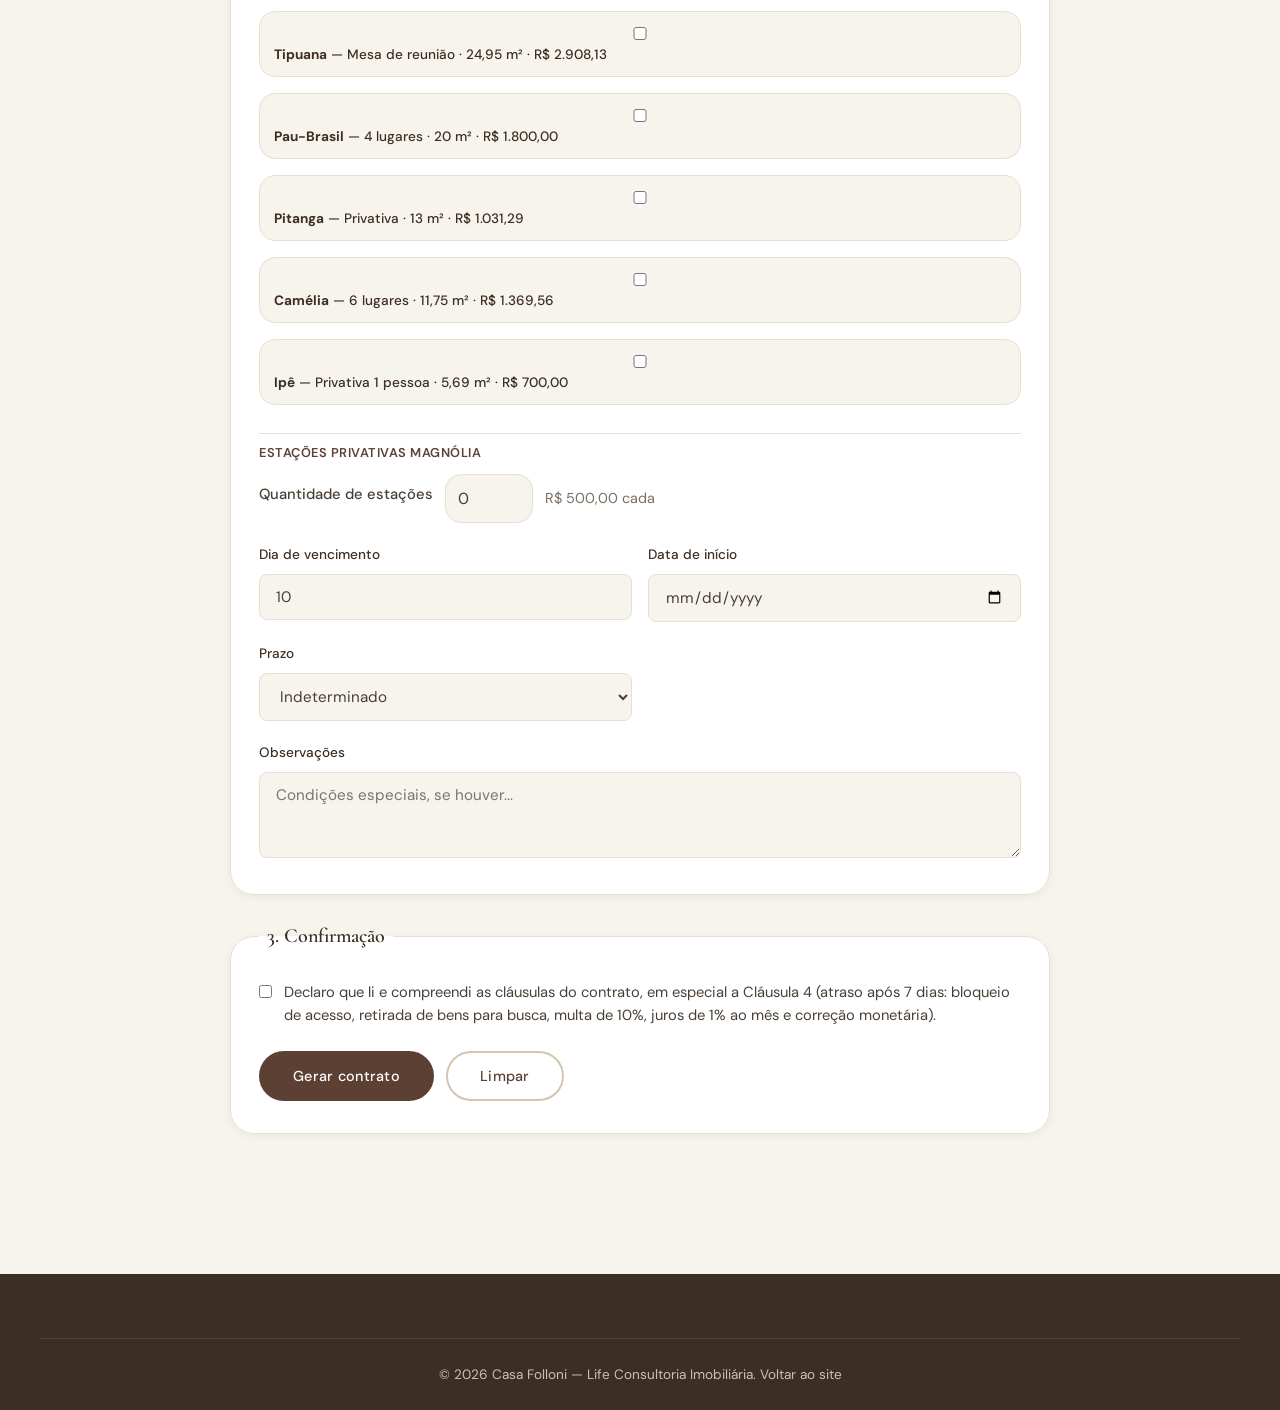
==== commit df9891e0: "Adiciona a sala Ipê (5,69 m²) e renomeia o escritório de 46 m² para Imbuia. Co-authored-by: Cursor <" ====
--- a/contrato.html
+++ b/contrato.html
@@ -10,7 +10,7 @@
   <link rel="preconnect" href="https://fonts.googleapis.com">
   <link rel="preconnect" href="https://fonts.gstatic.com" crossorigin>
   <link href="https://fonts.googleapis.com/css2?family=Cormorant+Garamond:ital,wght@0,400;0,600;0,700;1,400&family=DM+Sans:ital,opsz,wght@0,9..40,300;0,9..40,400;0,9..40,500;0,9..40,600;1,9..40,400&display=swap" rel="stylesheet">
-  <link rel="stylesheet" href="css/styles.css?v=9">
+  <link rel="stylesheet" href="css/styles.css?v=10">
 </head>
 <body class="page-contrato">
 
@@ -105,8 +105,8 @@
                 <span><strong>Araucária</strong> — Escritório · 84 m² · R$ 4.320,00</span>
               </label>
               <label class="contrato-sala-option">
-                <input type="checkbox" name="salas" value="ipe">
-                <span><strong>Ipê</strong> — Escritório · 46 m² · R$ 2.300,00</span>
+                <input type="checkbox" name="salas" value="imbuia">
+                <span><strong>Imbuia</strong> — Escritório · 46 m² · R$ 2.300,00</span>
               </label>
               <label class="contrato-sala-option">
                 <input type="checkbox" name="salas" value="cedro">
@@ -131,6 +131,10 @@
               <label class="contrato-sala-option">
                 <input type="checkbox" name="salas" value="camelia">
                 <span><strong>Camélia</strong> — 6 lugares · 11,75 m² · R$ 1.369,56</span>
+              </label>
+              <label class="contrato-sala-option">
+                <input type="checkbox" name="salas" value="ipe">
+                <span><strong>Ipê</strong> — Privativa 1 pessoa · 5,69 m² · R$ 700,00</span>
               </label>
             </div>
           </div>
@@ -202,6 +206,6 @@
     </div>
   </footer>
 
-  <script src="js/contrato.js?v=2"></script>
+  <script src="js/contrato.js?v=3"></script>
 </body>
 </html>
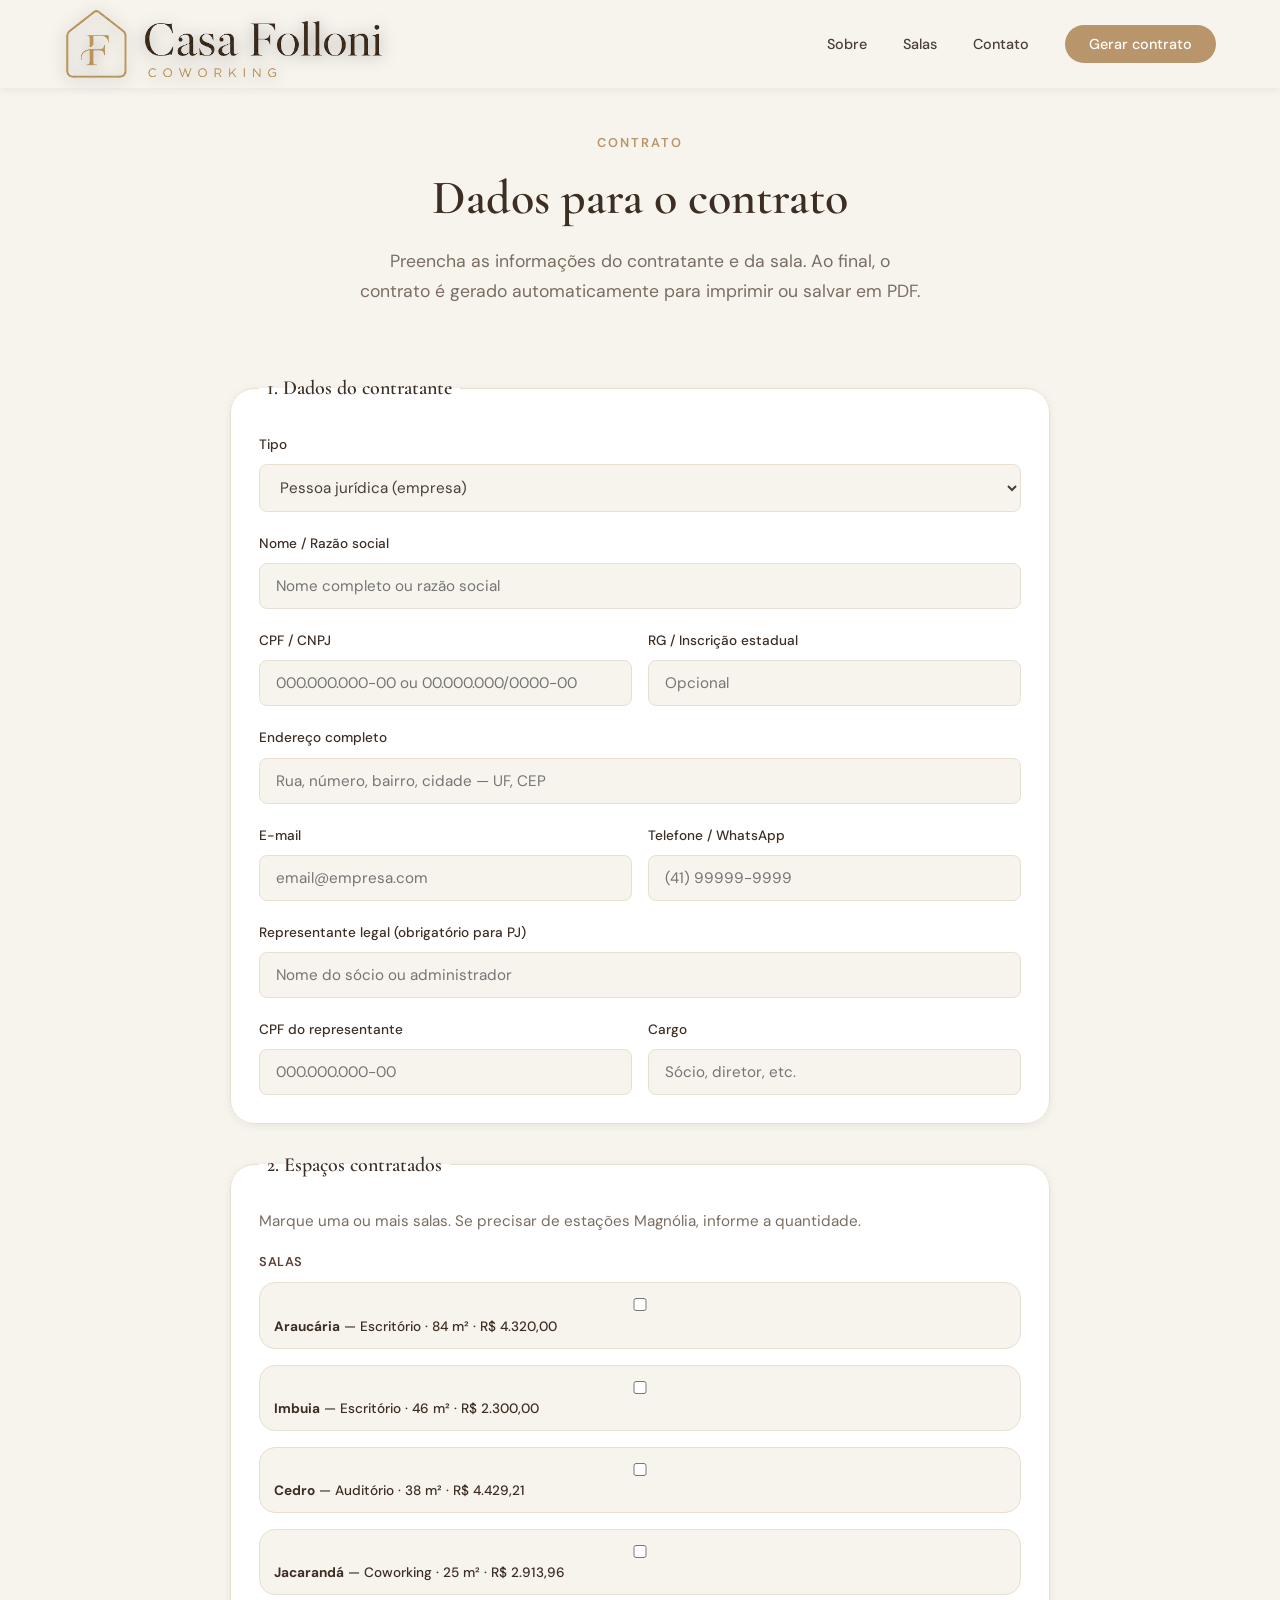
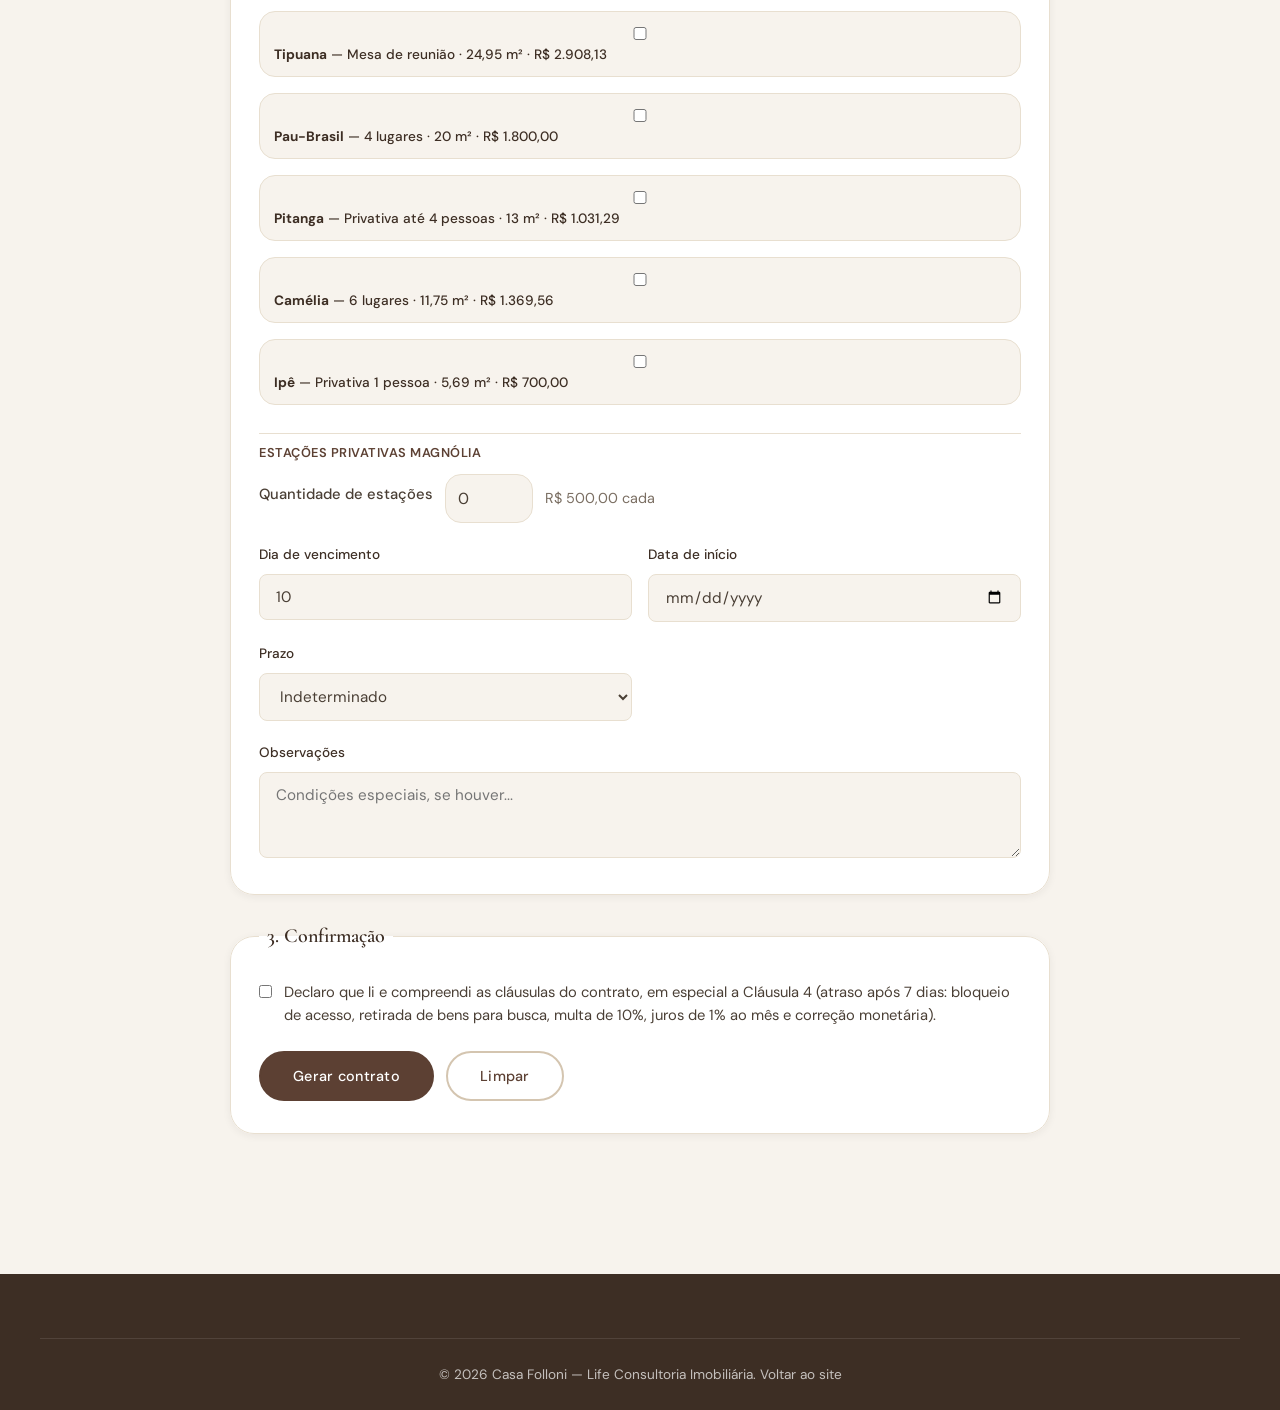
==== commit 7ee972a0: "Indica capacidade de até 4 pessoas na sala Pitanga. Co-authored-by: Cursor <cursoragent@cursor.com>" ====
--- a/contrato.html
+++ b/contrato.html
@@ -126,7 +126,7 @@
               </label>
               <label class="contrato-sala-option">
                 <input type="checkbox" name="salas" value="pitanga">
-                <span><strong>Pitanga</strong> — Privativa · 13 m² · R$ 1.031,29</span>
+                <span><strong>Pitanga</strong> — Privativa até 4 pessoas · 13 m² · R$ 1.031,29</span>
               </label>
               <label class="contrato-sala-option">
                 <input type="checkbox" name="salas" value="camelia">
@@ -206,6 +206,6 @@
     </div>
   </footer>
 
-  <script src="js/contrato.js?v=3"></script>
+  <script src="js/contrato.js?v=4"></script>
 </body>
 </html>
